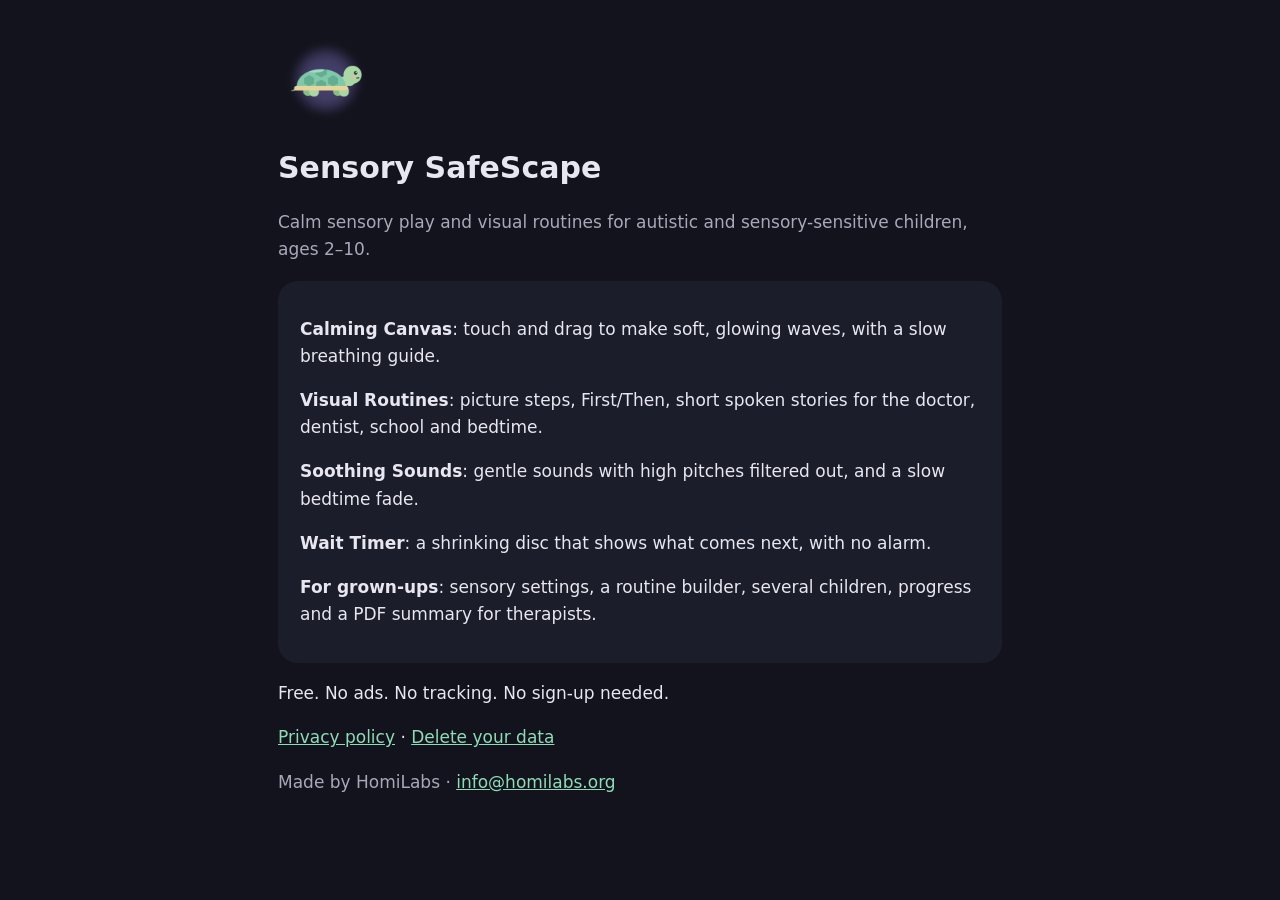
==== firebase/hosting/index.html @ def870fd "Fixes from device testing; hosting pages, store kit, screenshot tooling - Store: defer listener noti" ====
<!doctype html>
<html lang="en"><head><meta charset="utf-8"><meta name="viewport" content="width=device-width, initial-scale=1">
<title>Sensory SafeScape</title><link rel="stylesheet" href="style.css"><link rel="icon" href="icon.png"></head>
<body><main>
<img class="logo" src="icon.png" alt="Sammy the Turtle">
<h1>Sensory SafeScape</h1>
<p class="dim">Calm sensory play and visual routines for autistic and sensory-sensitive children, ages 2–10.</p>
<div class="card">
<p><b>Calming Canvas</b>: touch and drag to make soft, glowing waves, with a slow breathing guide.</p>
<p><b>Visual Routines</b>: picture steps, First/Then, short spoken stories for the doctor, dentist, school and bedtime.</p>
<p><b>Soothing Sounds</b>: gentle sounds with high pitches filtered out, and a slow bedtime fade.</p>
<p><b>Wait Timer</b>: a shrinking disc that shows what comes next, with no alarm.</p>
<p><b>For grown-ups</b>: sensory settings, a routine builder, several children, progress and a PDF summary for therapists.</p>
</div>
<p>Free. No ads. No tracking. No sign-up needed.</p>
<p><a href="/privacy">Privacy policy</a> · <a href="/delete-account">Delete your data</a></p>
<p class="dim">Made by HomiLabs · <a href="mailto:info@homilabs.org">info@homilabs.org</a></p>
</main></body></html>
---- firebase/hosting/style.css ----
:root { --bg:#12131C; --card:#1B1D2A; --text:#E8E6F0; --dim:#A9A7BA; --lav:#9D8DF1; --mint:#90DBB7; }
* { box-sizing:border-box; }
body { margin:0; background:var(--bg); color:var(--text); font:17px/1.6 system-ui, -apple-system, "Segoe UI", Roboto, sans-serif; }
main { max-width:760px; margin:0 auto; padding:32px 18px 64px; }
h1 { font-size:30px; margin:8px 0 4px; } h2 { color:var(--lav); font-size:21px; margin-top:32px; }
a { color:var(--mint); } .dim { color:var(--dim); }
.card { background:var(--card); border-radius:20px; padding:18px 22px; margin:16px 0; }
table { border-collapse:collapse; width:100%; } td, th { text-align:left; padding:8px; border-bottom:1px solid #262939; vertical-align:top; }
img.logo { width:96px; height:96px; border-radius:22px; }
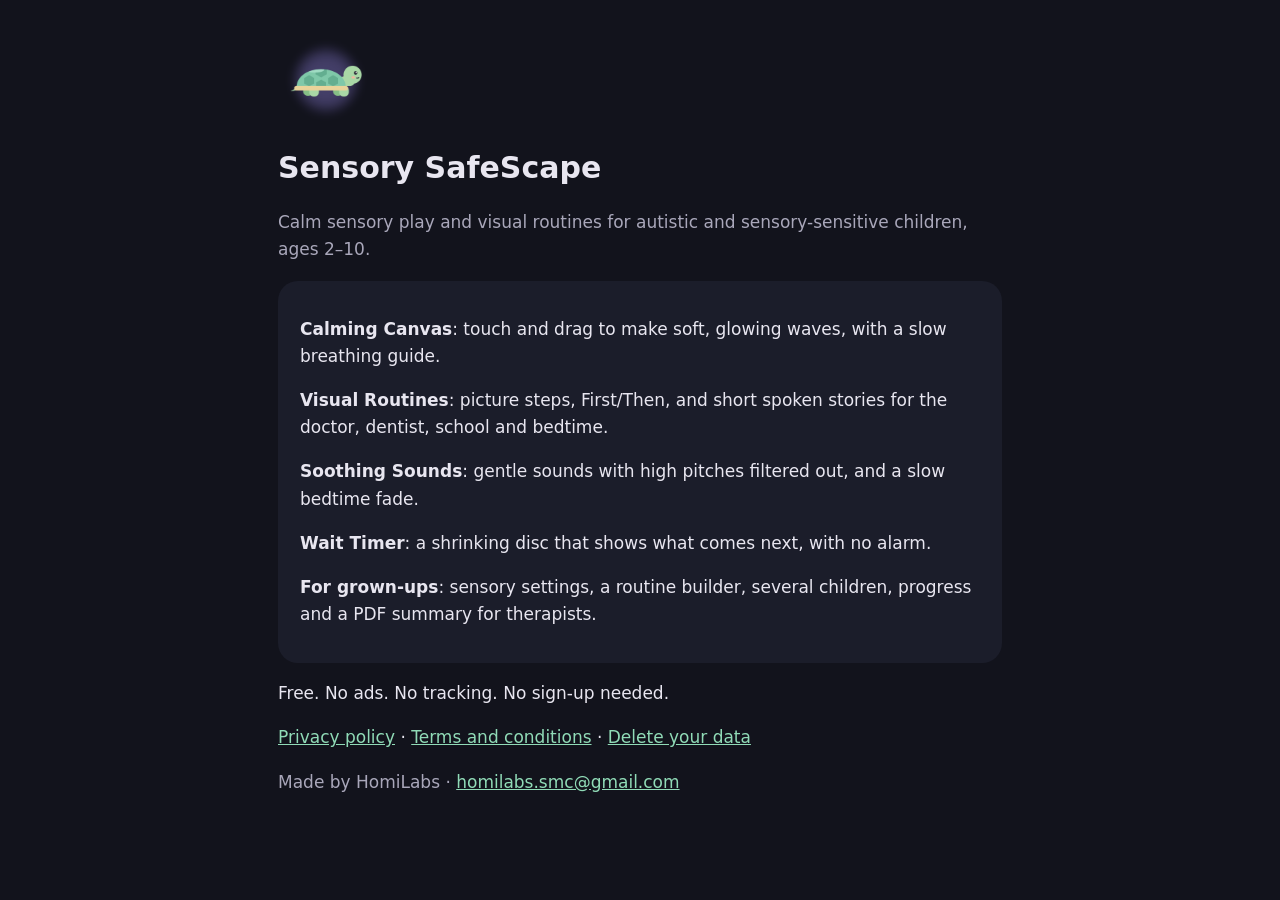
==== commit a25d56e1: "Website on safescape.homilabs.org, contact homilabs.smc@gmail.com, terms page, release package - Pri" ====
--- a/firebase/hosting/index.html
+++ b/firebase/hosting/index.html
@@ -1,18 +1,20 @@
 <!doctype html>
 <html lang="en"><head><meta charset="utf-8"><meta name="viewport" content="width=device-width, initial-scale=1">
-<title>Sensory SafeScape</title><link rel="stylesheet" href="style.css"><link rel="icon" href="icon.png"></head>
+<title>Sensory SafeScape</title>
+<meta name="description" content="Calm sensory play and visual routines for autistic and sensory-sensitive children, ages 2 to 10. Free, no ads, no tracking.">
+<link rel="stylesheet" href="style.css"><link rel="icon" href="icon.png"></head>
 <body><main>
 <img class="logo" src="icon.png" alt="Sammy the Turtle">
 <h1>Sensory SafeScape</h1>
 <p class="dim">Calm sensory play and visual routines for autistic and sensory-sensitive children, ages 2–10.</p>
 <div class="card">
 <p><b>Calming Canvas</b>: touch and drag to make soft, glowing waves, with a slow breathing guide.</p>
-<p><b>Visual Routines</b>: picture steps, First/Then, short spoken stories for the doctor, dentist, school and bedtime.</p>
+<p><b>Visual Routines</b>: picture steps, First/Then, and short spoken stories for the doctor, dentist, school and bedtime.</p>
 <p><b>Soothing Sounds</b>: gentle sounds with high pitches filtered out, and a slow bedtime fade.</p>
 <p><b>Wait Timer</b>: a shrinking disc that shows what comes next, with no alarm.</p>
 <p><b>For grown-ups</b>: sensory settings, a routine builder, several children, progress and a PDF summary for therapists.</p>
 </div>
 <p>Free. No ads. No tracking. No sign-up needed.</p>
-<p><a href="/privacy">Privacy policy</a> · <a href="/delete-account">Delete your data</a></p>
-<p class="dim">Made by HomiLabs · <a href="mailto:info@homilabs.org">info@homilabs.org</a></p>
+<p><a href="privacy.html">Privacy policy</a> · <a href="terms.html">Terms and conditions</a> · <a href="delete-account.html">Delete your data</a></p>
+<p class="dim">Made by HomiLabs · <a href="mailto:homilabs.smc@gmail.com">homilabs.smc@gmail.com</a></p>
 </main></body></html>
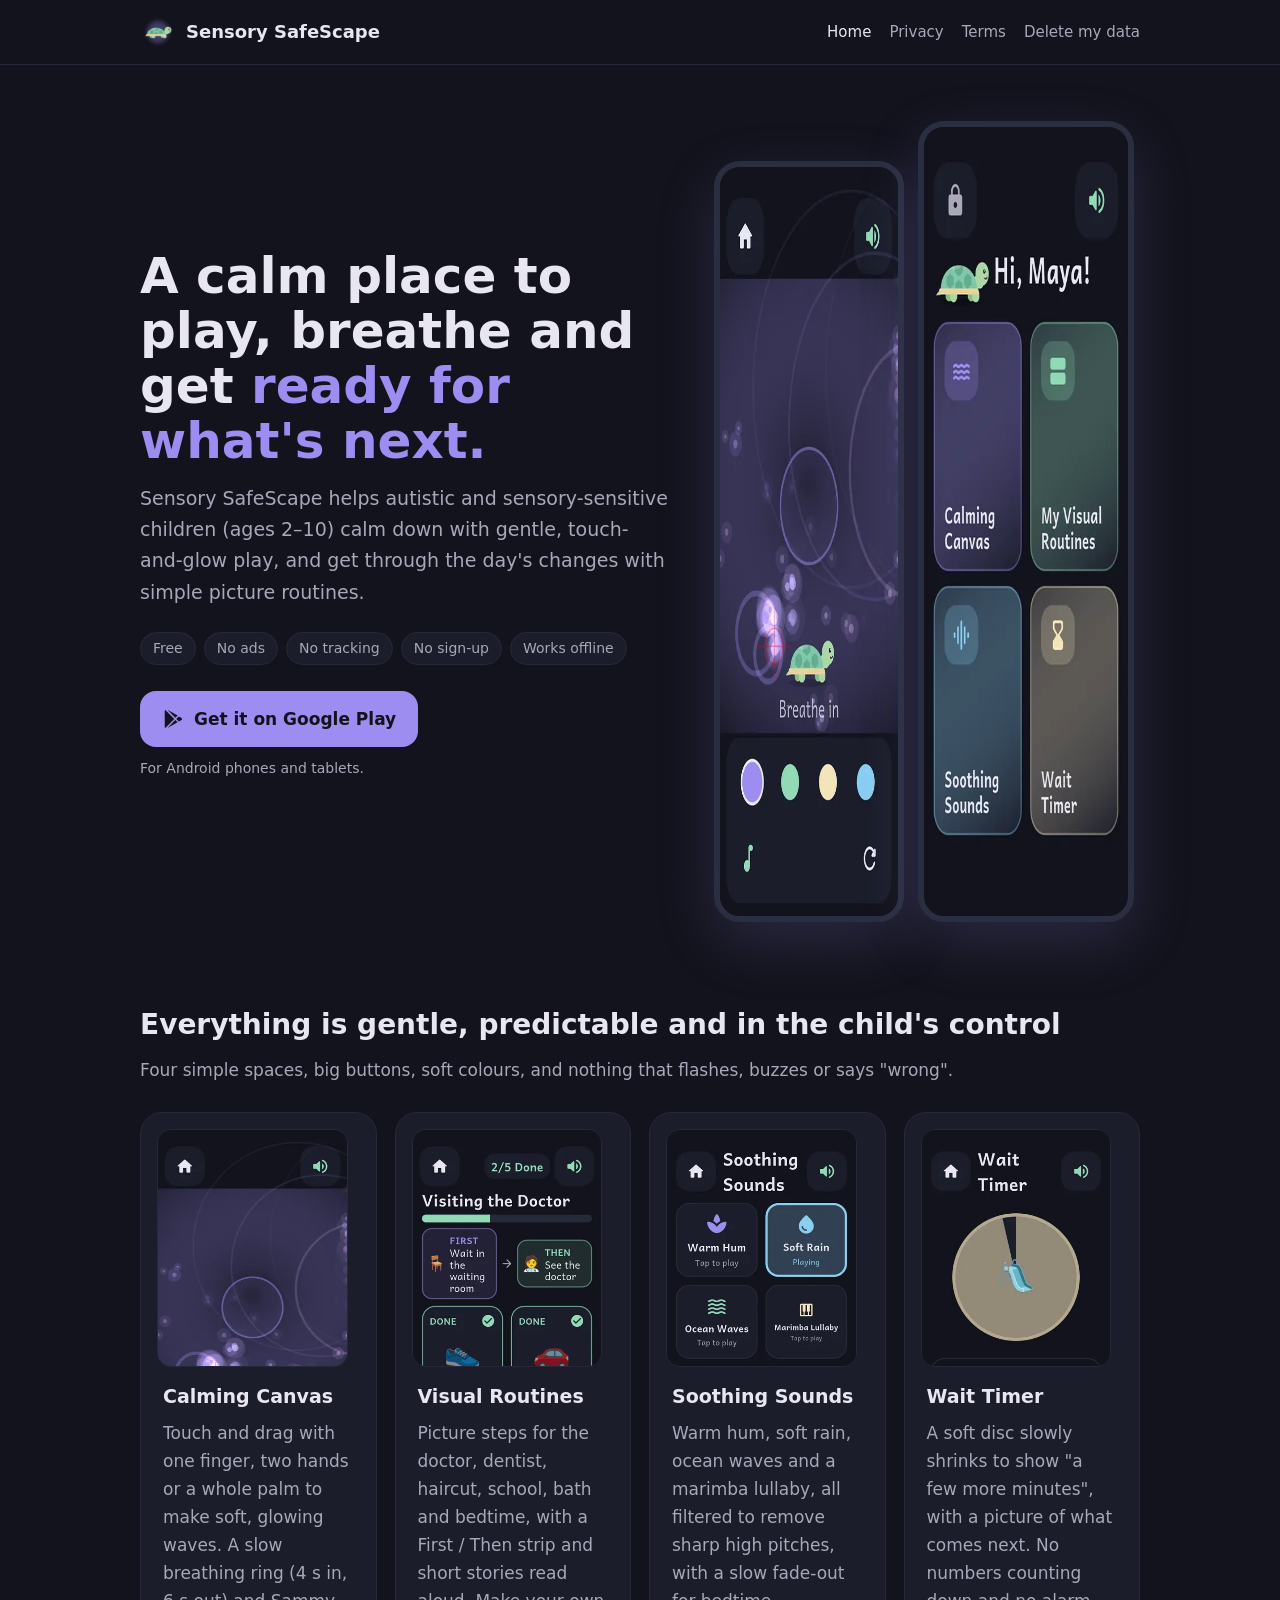
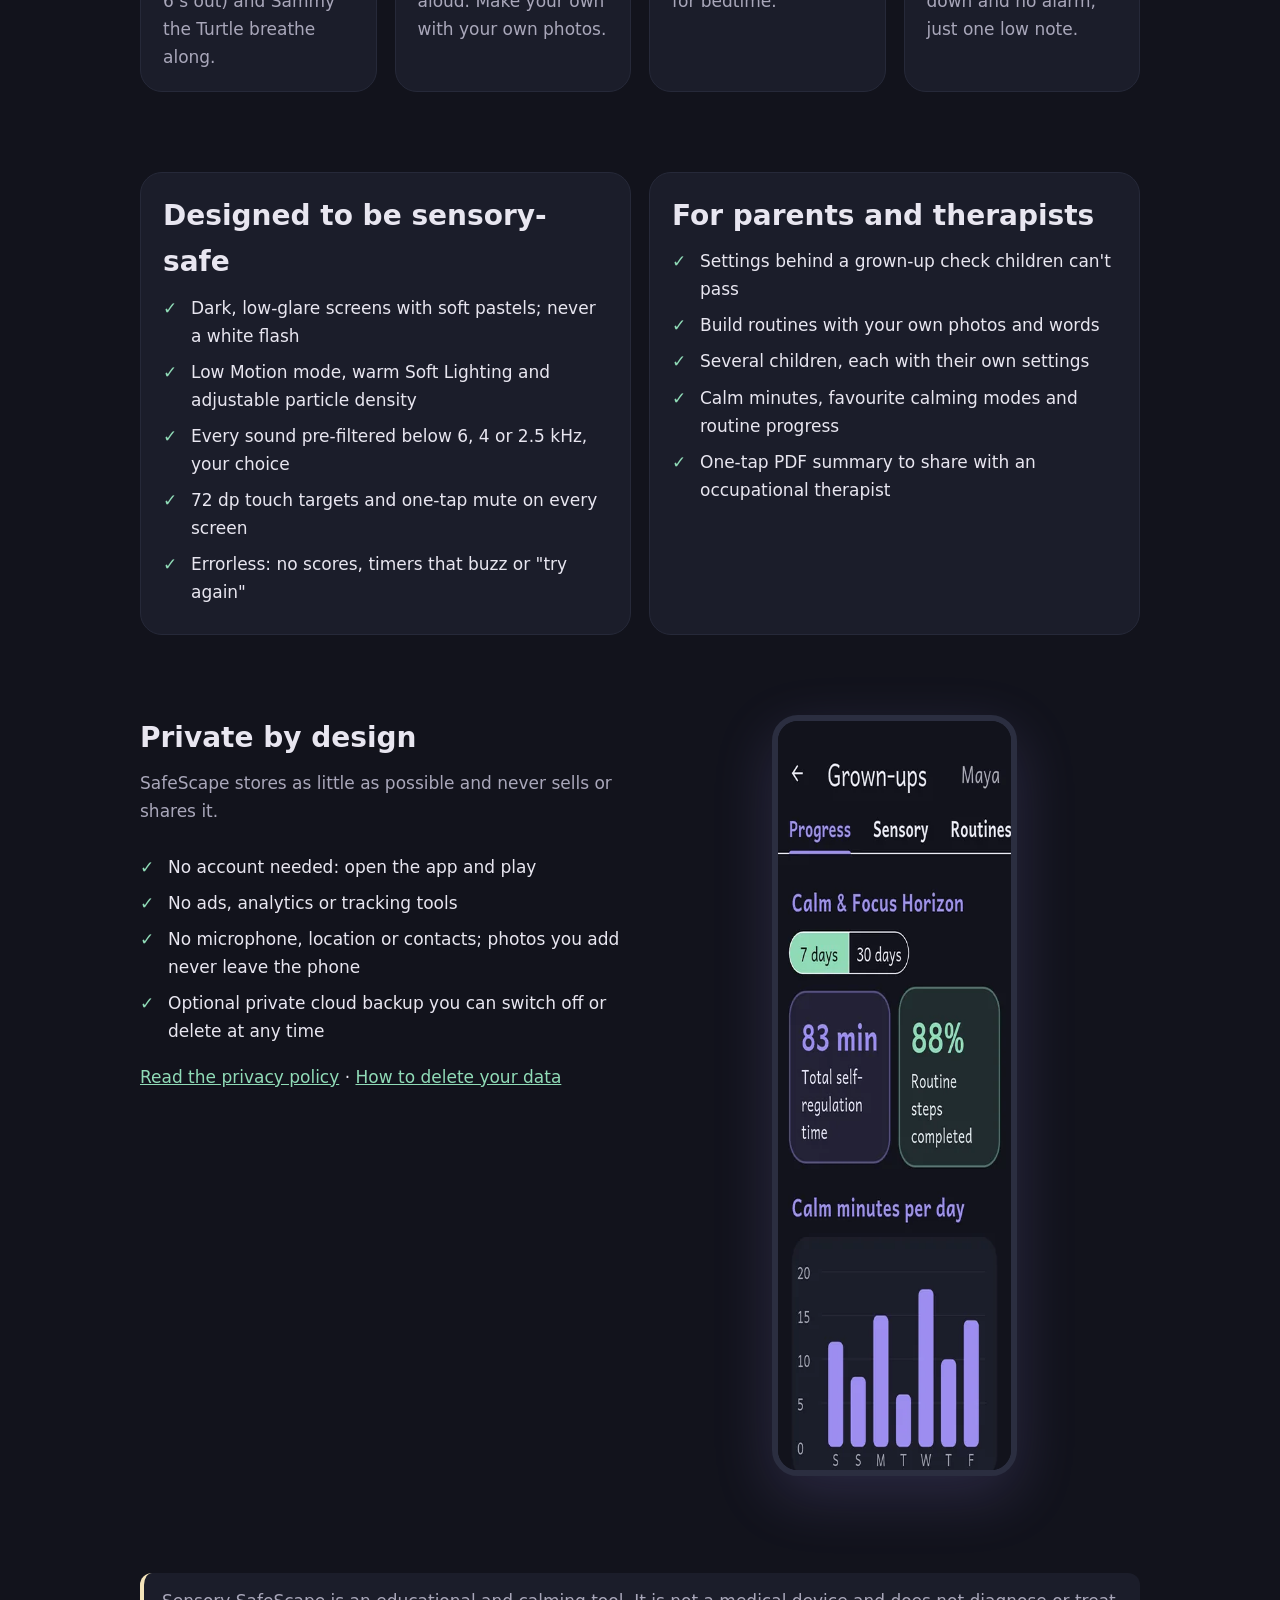
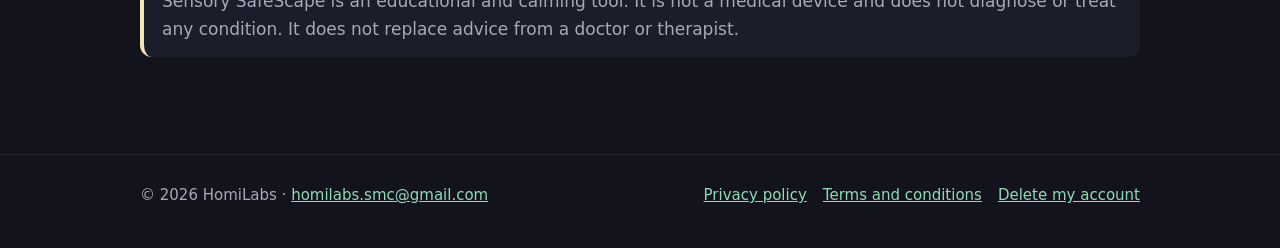
==== commit 55db468f: "Website: full landing page with screenshots, shared header/footer, legal pages refreshed scripts/mak" ====
--- a/firebase/hosting/index.html
+++ b/firebase/hosting/index.html
@@ -1,20 +1,107 @@
 <!doctype html>
-<html lang="en"><head><meta charset="utf-8"><meta name="viewport" content="width=device-width, initial-scale=1">
-<title>Sensory SafeScape</title>
-<meta name="description" content="Calm sensory play and visual routines for autistic and sensory-sensitive children, ages 2 to 10. Free, no ads, no tracking.">
-<link rel="stylesheet" href="style.css"><link rel="icon" href="icon.png"></head>
-<body><main>
-<img class="logo" src="icon.png" alt="Sammy the Turtle">
-<h1>Sensory SafeScape</h1>
-<p class="dim">Calm sensory play and visual routines for autistic and sensory-sensitive children, ages 2–10.</p>
-<div class="card">
-<p><b>Calming Canvas</b>: touch and drag to make soft, glowing waves, with a slow breathing guide.</p>
-<p><b>Visual Routines</b>: picture steps, First/Then, and short spoken stories for the doctor, dentist, school and bedtime.</p>
-<p><b>Soothing Sounds</b>: gentle sounds with high pitches filtered out, and a slow bedtime fade.</p>
-<p><b>Wait Timer</b>: a shrinking disc that shows what comes next, with no alarm.</p>
-<p><b>For grown-ups</b>: sensory settings, a routine builder, several children, progress and a PDF summary for therapists.</p>
+<html lang="en">
+<head>
+<meta charset="utf-8">
+<meta name="viewport" content="width=device-width, initial-scale=1">
+<title>Sensory SafeScape: calm sensory play and visual routines for kids</title>
+<meta name="description" content="Calm sensory play and picture routines for autistic and sensory-sensitive children aged 2 to 10. Free, no ads, no tracking, no sign-up.">
+<link rel="canonical" href="https://safescape.homilabs.org/">
+<meta property="og:title" content="Sensory SafeScape: calm sensory play and visual routines for kids">
+<meta property="og:description" content="Calm sensory play and picture routines for autistic and sensory-sensitive children aged 2 to 10. Free, no ads, no tracking, no sign-up.">
+<meta property="og:image" content="https://safescape.homilabs.org/images/social-card.jpg">
+<meta property="og:url" content="https://safescape.homilabs.org/">
+<meta name="theme-color" content="#12131C">
+<link rel="icon" href="icon.png">
+<link rel="stylesheet" href="style.css">
+</head>
+<body>
+<header class="site"><div class="wrap">
+  <a class="brand" href="index.html"><img src="icon.png" alt="">Sensory SafeScape</a>
+  <nav class="top" aria-label="Site"><a href="index.html" aria-current="page">Home</a><a href="privacy.html">Privacy</a><a href="terms.html">Terms</a><a href="delete-account.html">Delete my data</a></nav>
+</div></header>
+<main>
+<div class="wrap">
+  <section class="hero">
+    <div>
+      <h1>A calm place to play, breathe and get <span>ready for what's next.</span></h1>
+      <p class="lead">Sensory SafeScape helps autistic and sensory-sensitive children (ages 2–10) calm down with gentle, touch-and-glow play,
+        and get through the day's changes with simple picture routines.</p>
+      <ul class="badges"><li>Free</li><li>No ads</li><li>No tracking</li><li>No sign-up</li><li>Works offline</li></ul>
+      <a class="cta" href="https://play.google.com/store/apps/details?id=com.homilabs.safescape"><svg viewBox="0 0 24 24" aria-hidden="true"><path fill="currentColor" d="M3.6 2.2 13.4 12l-9.8 9.8c-.4-.2-.6-.6-.6-1.1V3.3c0-.5.2-.9.6-1.1Zm10.9 10.9 2.5 2.5-11 6.3 8.5-8.8Zm3.9-3.9 2.9 1.7c.8.5.8 1.7 0 2.2l-2.9 1.7-2.8-2.8 2.8-2.8ZM6 1.8l11 6.3-2.5 2.5L6 1.8Z"/></svg> Get it on Google Play</a>
+      <p class="note">For Android phones and tablets.</p>
+    </div>
+    <div class="phones">
+      <div class="phone small"><img src="images/canvas.webp" alt="Calming Canvas with a breathing ring and Sammy the Turtle" width="360" height="749"></div>
+      <div class="phone big"><img src="images/hub.webp" alt="The SafeScape home screen with four large cards" width="360" height="749"></div>
+    </div>
+  </section>
+
+  <section id="features">
+    <h2>Everything is gentle, predictable and in the child's control</h2>
+    <p class="sub">Four simple spaces, big buttons, soft colours, and nothing that flashes, buzzes or says "wrong".</p>
+    <div class="grid">
+      <div class="card"><img class="shot" src="images/canvas.webp" alt="" loading="lazy" width="360" height="749">
+        <h3>Calming Canvas</h3><p>Touch and drag with one finger, two hands or a whole palm to make soft, glowing waves. A slow breathing ring (4 s in, 6 s out) and Sammy the Turtle breathe along.</p></div>
+      <div class="card"><img class="shot" src="images/routine.webp" alt="" loading="lazy" width="360" height="749">
+        <h3>Visual Routines</h3><p>Picture steps for the doctor, dentist, haircut, school, bath and bedtime, with a First / Then strip and short stories read aloud. Make your own with your own photos.</p></div>
+      <div class="card"><img class="shot" src="images/sounds.webp" alt="" loading="lazy" width="360" height="749">
+        <h3>Soothing Sounds</h3><p>Warm hum, soft rain, ocean waves and a marimba lullaby, all filtered to remove sharp high pitches, with a slow fade-out for bedtime.</p></div>
+      <div class="card"><img class="shot" src="images/wait.webp" alt="" loading="lazy" width="360" height="749">
+        <h3>Wait Timer</h3><p>A soft disc slowly shrinks to show "a few more minutes", with a picture of what comes next. No numbers counting down and no alarm, just one low note.</p></div>
+    </div>
+  </section>
+
+  <section>
+    <div class="two">
+      <div class="card">
+        <h2>Designed to be sensory-safe</h2>
+        <ul class="ticks">
+          <li>Dark, low-glare screens with soft pastels; never a white flash</li>
+          <li>Low Motion mode, warm Soft Lighting and adjustable particle density</li>
+          <li>Every sound pre-filtered below 6, 4 or 2.5 kHz, your choice</li>
+          <li>72 dp touch targets and one-tap mute on every screen</li>
+          <li>Errorless: no scores, timers that buzz or "try again"</li>
+        </ul>
+      </div>
+      <div class="card">
+        <h2>For parents and therapists</h2>
+        <ul class="ticks">
+          <li>Settings behind a grown-up check children can't pass</li>
+          <li>Build routines with your own photos and words</li>
+          <li>Several children, each with their own settings</li>
+          <li>Calm minutes, favourite calming modes and routine progress</li>
+          <li>One-tap PDF summary to share with an occupational therapist</li>
+        </ul>
+      </div>
+    </div>
+  </section>
+
+  <section id="privacy">
+    <div class="two">
+      <div>
+        <h2>Private by design</h2>
+        <p class="sub">SafeScape stores as little as possible and never sells or shares it.</p>
+        <ul class="ticks">
+          <li>No account needed: open the app and play</li>
+          <li>No ads, analytics or tracking tools</li>
+          <li>No microphone, location or contacts; photos you add never leave the phone</li>
+          <li>Optional private cloud backup you can switch off or delete at any time</li>
+        </ul>
+        <p><a href="privacy.html">Read the privacy policy</a> · <a href="delete-account.html">How to delete your data</a></p>
+      </div>
+      <div class="phones"><div class="phone big"><img src="images/progress.webp" alt="Grown-ups area showing calm minutes per day" loading="lazy" width="360" height="749"></div></div>
+    </div>
+  </section>
+
+  <section>
+    <p class="disclaimer">Sensory SafeScape is an educational and calming tool. It is not a medical device and does not diagnose or treat any condition.
+      It does not replace advice from a doctor or therapist.</p>
+  </section>
 </div>
-<p>Free. No ads. No tracking. No sign-up needed.</p>
-<p><a href="privacy.html">Privacy policy</a> · <a href="terms.html">Terms and conditions</a> · <a href="delete-account.html">Delete your data</a></p>
-<p class="dim">Made by HomiLabs · <a href="mailto:homilabs.smc@gmail.com">homilabs.smc@gmail.com</a></p>
-</main></body></html>
+</main>
+<footer class="site"><div class="wrap">
+  <span>© 2026 HomiLabs · <a href="mailto:homilabs.smc@gmail.com">homilabs.smc@gmail.com</a></span>
+  <nav aria-label="Legal"><a href="privacy.html">Privacy policy</a><a href="terms.html">Terms and conditions</a><a href="delete-account.html">Delete my account</a></nav>
+</div></footer>
+</body>
+</html>
--- a/firebase/hosting/style.css
+++ b/firebase/hosting/style.css
@@ -1,9 +1,73 @@
-:root { --bg:#12131C; --card:#1B1D2A; --text:#E8E6F0; --dim:#A9A7BA; --lav:#9D8DF1; --mint:#90DBB7; }
-* { box-sizing:border-box; }
-body { margin:0; background:var(--bg); color:var(--text); font:17px/1.6 system-ui, -apple-system, "Segoe UI", Roboto, sans-serif; }
-main { max-width:760px; margin:0 auto; padding:32px 18px 64px; }
-h1 { font-size:30px; margin:8px 0 4px; } h2 { color:var(--lav); font-size:21px; margin-top:32px; }
-a { color:var(--mint); } .dim { color:var(--dim); }
-.card { background:var(--card); border-radius:20px; padding:18px 22px; margin:16px 0; }
-table { border-collapse:collapse; width:100%; } td, th { text-align:left; padding:8px; border-bottom:1px solid #262939; vertical-align:top; }
-img.logo { width:96px; height:96px; border-radius:22px; }
+:root {
+  --bg: #12131C; --card: #1B1D2A; --raise: #262939; --text: #E8E6F0; --dim: #A9A7BA;
+  --lav: #9D8DF1; --mint: #90DBB7; --sand: #F4E4BA; --blue: #89CFF0;
+}
+* { box-sizing: border-box; }
+html { scroll-behavior: smooth; }
+body { margin: 0; background: var(--bg); color: var(--text);
+  font: 17px/1.65 system-ui, -apple-system, "Segoe UI", Roboto, "Noto Sans", sans-serif; }
+a { color: var(--mint); }
+a:hover { color: var(--sand); }
+img { max-width: 100%; display: block; }
+.wrap { max-width: 1040px; margin: 0 auto; padding: 0 20px; }
+.narrow { max-width: 760px; }
+header.site { border-bottom: 1px solid var(--raise); }
+header.site .wrap { display: flex; align-items: center; gap: 12px; min-height: 64px; flex-wrap: wrap; }
+.brand { display: flex; align-items: center; gap: 10px; color: var(--text); text-decoration: none; font-weight: 700; font-size: 18px; }
+.brand img { width: 36px; height: 36px; border-radius: 10px; }
+nav.top { margin-left: auto; display: flex; gap: 18px; flex-wrap: wrap; font-size: 15px; }
+nav.top a { color: var(--dim); text-decoration: none; }
+nav.top a:hover, nav.top a[aria-current] { color: var(--text); }
+.hero { display: grid; grid-template-columns: 1.1fr .9fr; gap: 40px; align-items: center; padding: 56px 0 40px; }
+.hero h1 { font-size: clamp(34px, 5vw, 50px); line-height: 1.1; margin: 0 0 14px; }
+.hero h1 span { color: var(--lav); }
+.lead { font-size: 19px; color: var(--dim); margin: 0 0 24px; }
+.badges { display: flex; flex-wrap: wrap; gap: 8px; margin: 0 0 26px; padding: 0; list-style: none; }
+.badges li { background: var(--card); border: 1px solid var(--raise); border-radius: 999px; padding: 4px 12px; font-size: 14px; color: var(--dim); }
+.cta { display: inline-flex; align-items: center; gap: 10px; background: var(--lav); color: var(--bg); font-weight: 700;
+  text-decoration: none; padding: 14px 22px; border-radius: 16px; }
+.cta:hover { color: var(--bg); background: #b1a4f5; }
+.cta svg { width: 22px; height: 22px; }
+.note { font-size: 14px; color: var(--dim); margin-top: 10px; }
+.phones { display: flex; justify-content: center; gap: 14px; }
+.phone { border-radius: 26px; overflow: hidden; border: 6px solid #2b2e40; box-shadow: 0 20px 60px rgba(157,141,241,.18); background: var(--bg); }
+.phone.small { width: 44%; margin-top: 40px; } .phone.big { width: 50%; }
+section { padding: 40px 0; }
+section h2 { font-size: 28px; margin: 0 0 8px; }
+.sub { color: var(--dim); margin: 0 0 28px; }
+.grid { display: grid; grid-template-columns: repeat(4, 1fr); gap: 18px; }
+@media (max-width: 960px) { .grid { grid-template-columns: repeat(2, 1fr); } }
+@media (max-width: 540px) { .grid { grid-template-columns: 1fr; } }
+.card { background: var(--card); border: 1px solid var(--raise); border-radius: 22px; padding: 20px 22px; }
+.card h3 { margin: 6px 0 6px; font-size: 19px; }
+.card p { margin: 0; color: var(--dim); }
+.card .shot { border-radius: 14px; margin: -4px -6px 14px; border: 1px solid var(--raise); width: calc(100% + 12px);
+  height: auto; aspect-ratio: 4 / 5; object-fit: cover; object-position: top; }
+.dot { width: 12px; height: 12px; border-radius: 50%; display: inline-block; }
+.two { display: grid; grid-template-columns: 1fr 1fr; gap: 18px; }
+ul.ticks { list-style: none; padding: 0; margin: 0; }
+ul.ticks li { padding-left: 28px; position: relative; margin: 8px 0; }
+ul.ticks li::before { content: "✓"; position: absolute; left: 0; color: var(--mint); font-weight: 700; }
+.disclaimer { border-left: 4px solid var(--sand); background: var(--card); border-radius: 12px; padding: 14px 18px; color: var(--dim); }
+footer.site { border-top: 1px solid var(--raise); margin-top: 40px; padding: 28px 0 40px; color: var(--dim); font-size: 15px; }
+footer.site .wrap { display: flex; flex-wrap: wrap; gap: 10px 24px; align-items: center; }
+footer.site nav { display: flex; flex-wrap: wrap; gap: 16px; margin-left: auto; }
+/* Legal pages */
+.doc h1 { font-size: 34px; margin: 36px 0 4px; }
+.doc h2 { color: var(--lav); font-size: 21px; margin-top: 34px; }
+.doc .meta { color: var(--dim); font-size: 15px; }
+.doc table { border-collapse: collapse; width: 100%; font-size: 15px; }
+.doc th, .doc td { text-align: left; padding: 9px 10px; border-bottom: 1px solid var(--raise); vertical-align: top; }
+.doc th { color: var(--dim); font-weight: 600; }
+.table-scroll { overflow-x: auto; }
+.steps { counter-reset: s; list-style: none; padding: 0; }
+.steps li { counter-increment: s; padding-left: 44px; position: relative; margin: 12px 0; }
+.steps li::before { content: counter(s); position: absolute; left: 0; top: 0; width: 30px; height: 30px; border-radius: 50%;
+  background: var(--lav); color: var(--bg); font-weight: 700; display: grid; place-items: center; }
+code { background: var(--raise); padding: 1px 6px; border-radius: 6px; font-size: .92em; }
+@media (max-width: 760px) {
+  .hero { grid-template-columns: 1fr; padding-top: 32px; gap: 28px; }
+  .two { grid-template-columns: 1fr; }
+  nav.top { margin-left: 0; width: 100%; padding-bottom: 10px; }
+  footer.site nav { margin-left: 0; }
+}
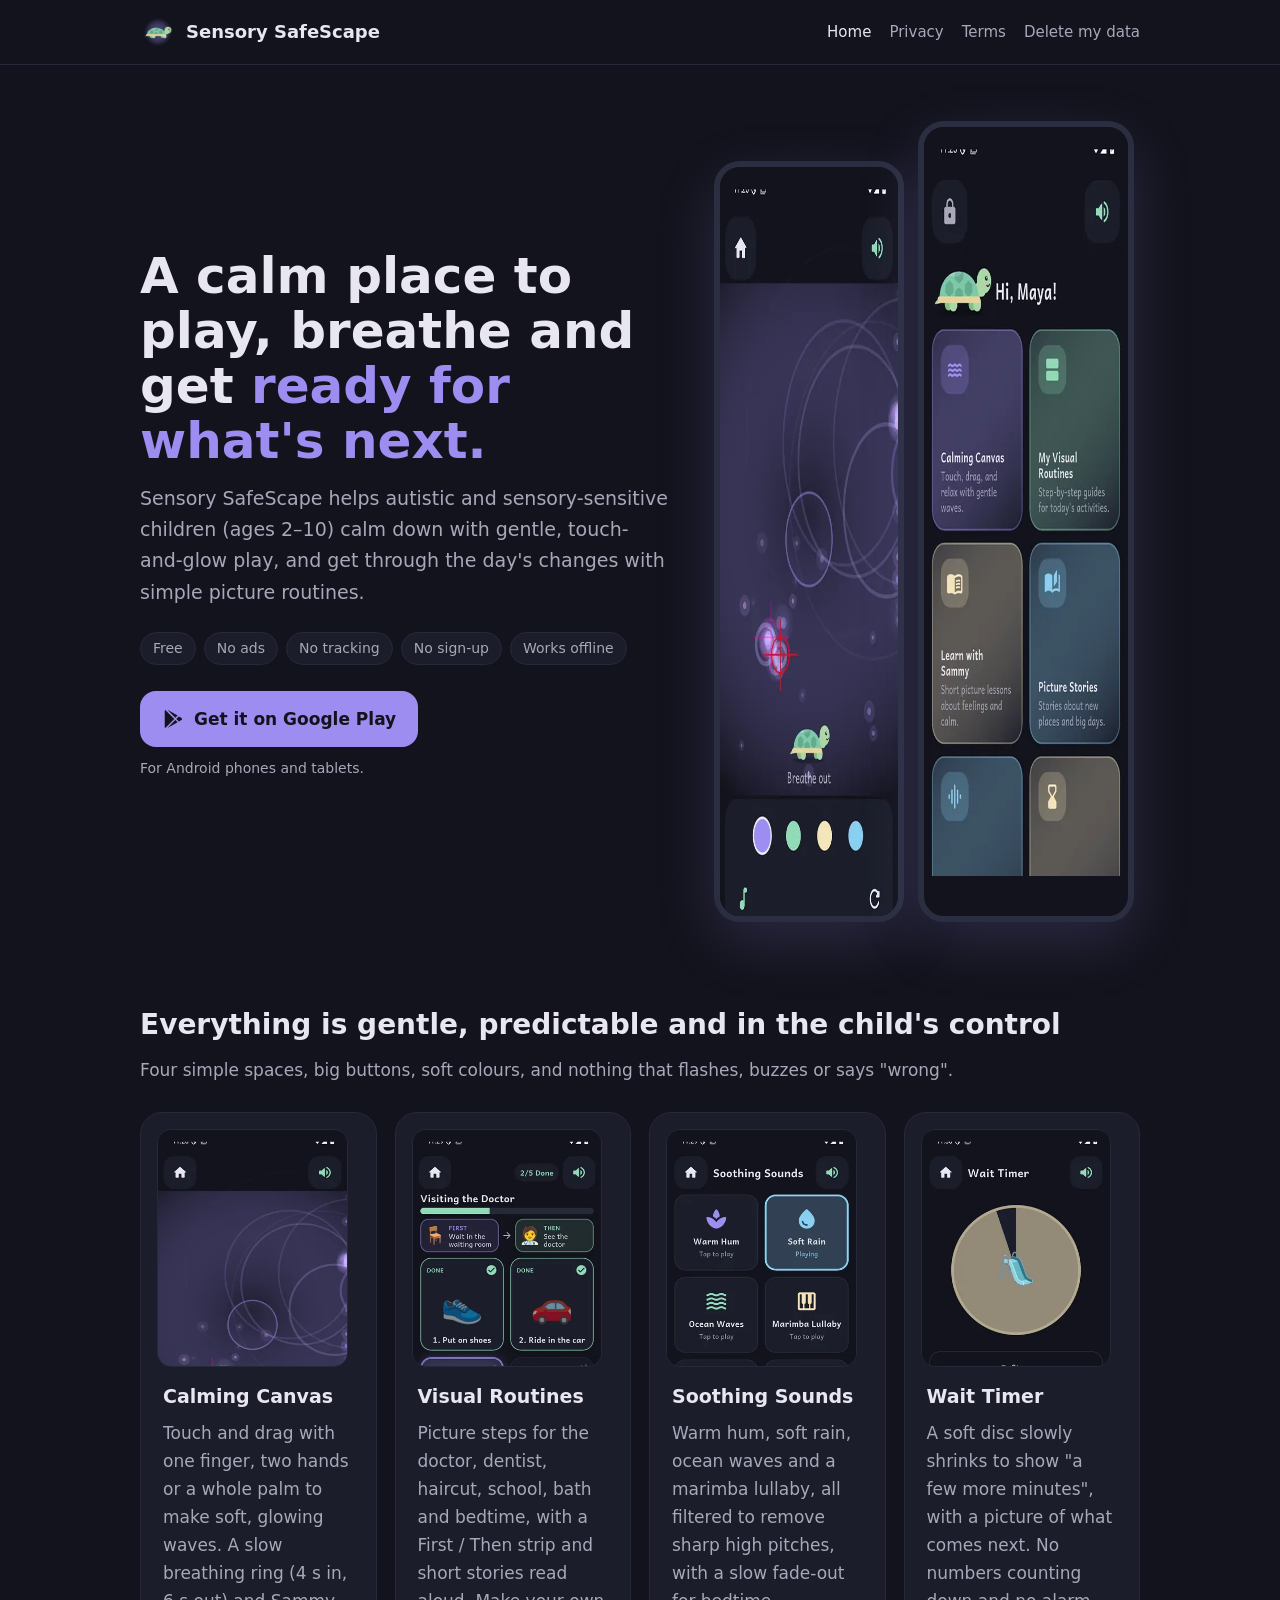
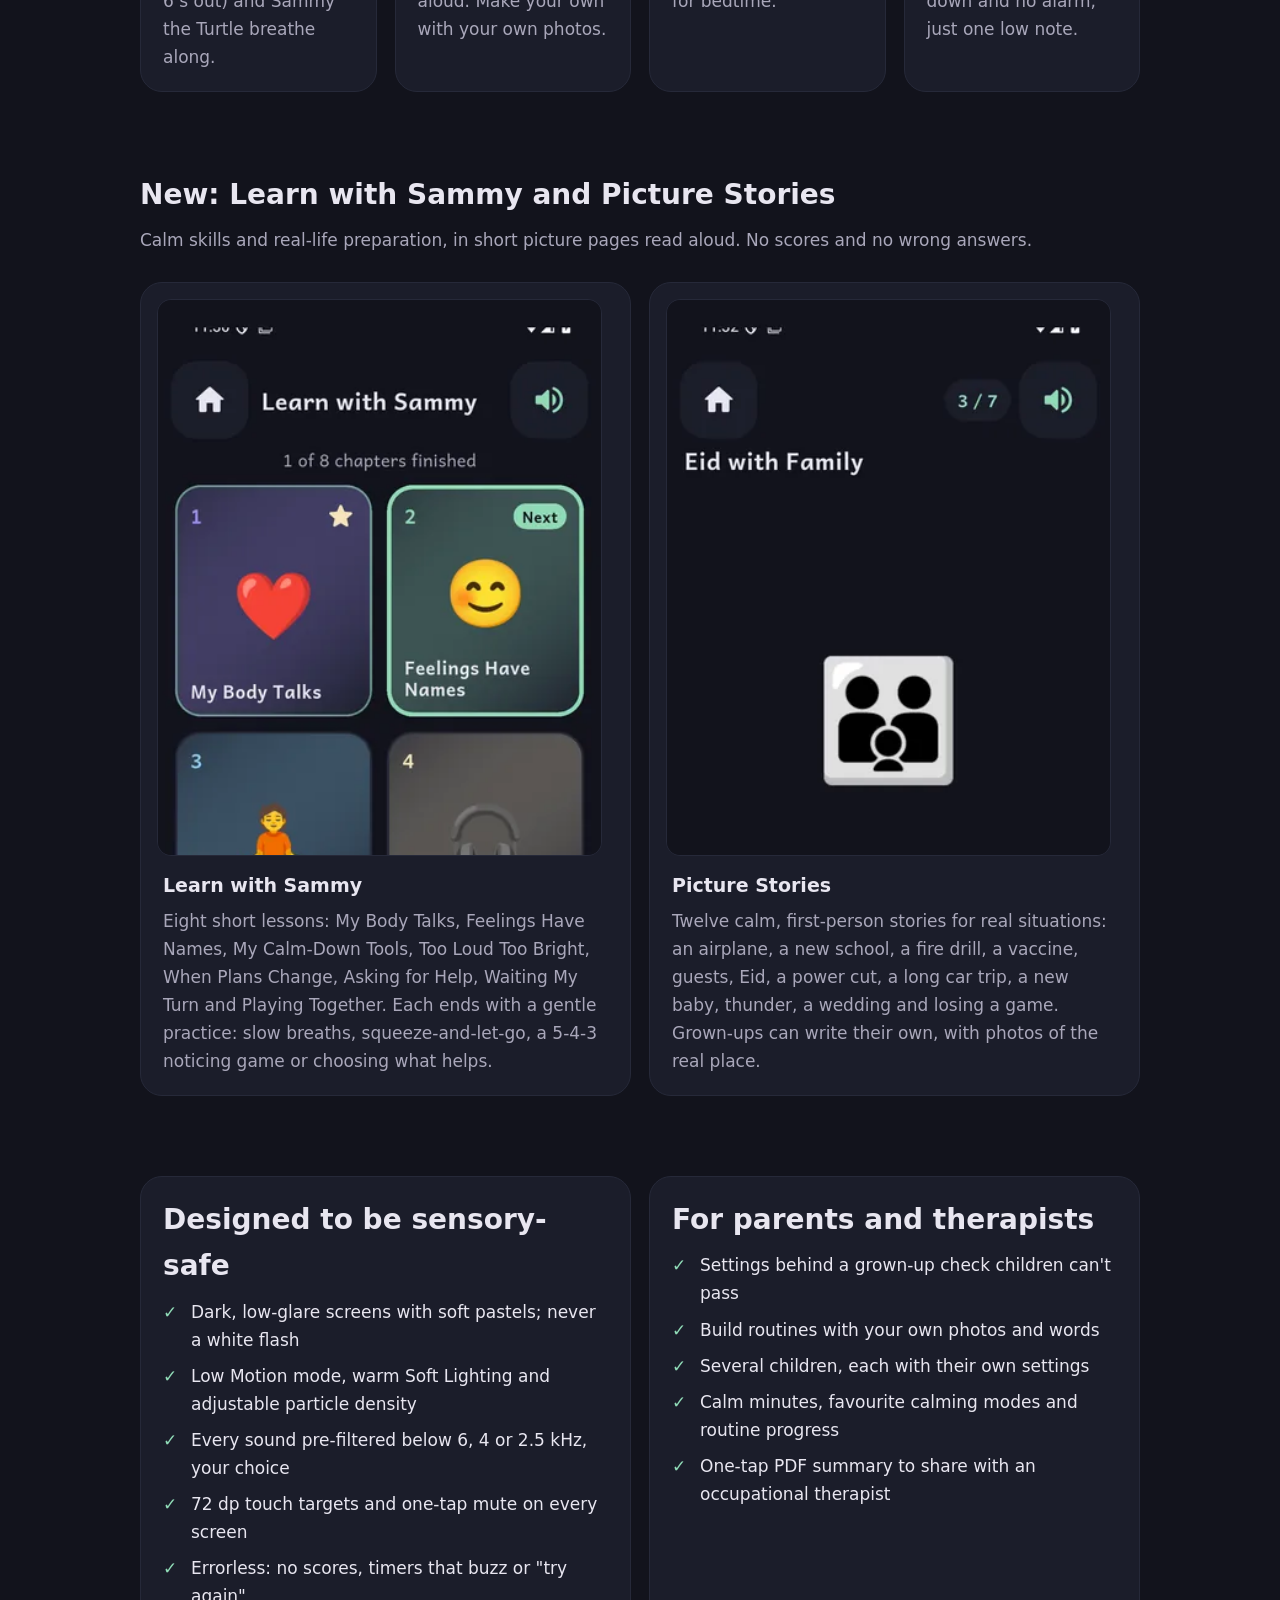
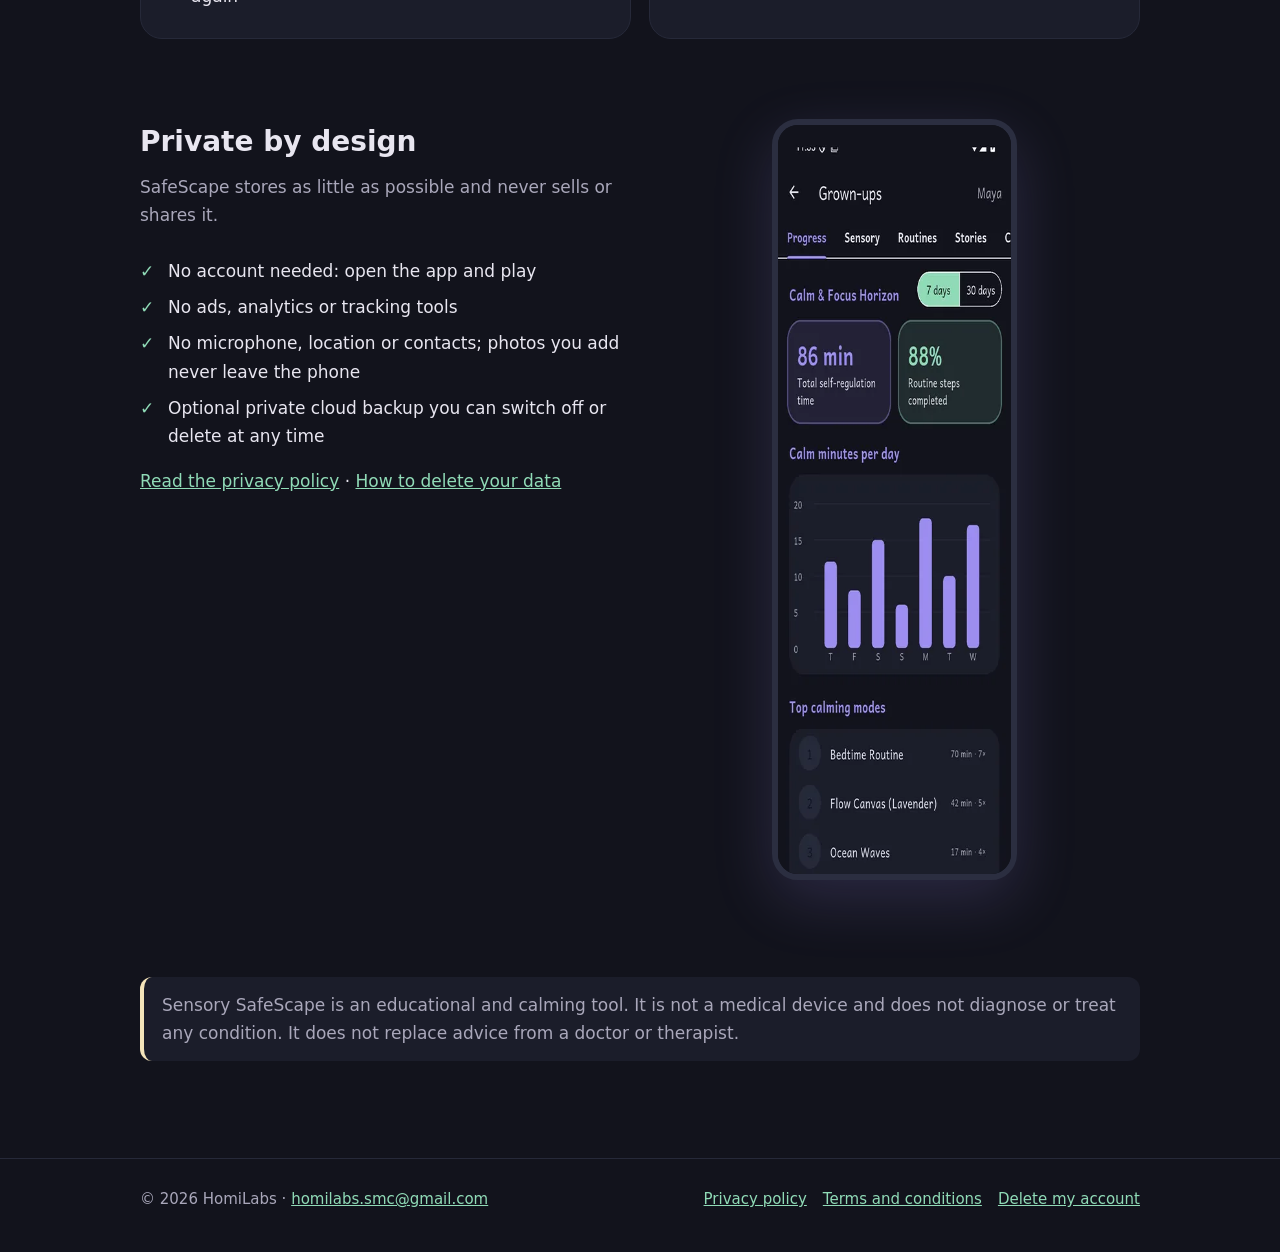
==== commit f25b1448: "v1.2 screenshots (emulator, 15), captioned Play set with lessons + stories, website images and Learn" ====
--- a/firebase/hosting/index.html
+++ b/firebase/hosting/index.html
@@ -48,6 +48,17 @@
         <h3>Soothing Sounds</h3><p>Warm hum, soft rain, ocean waves and a marimba lullaby, all filtered to remove sharp high pitches, with a slow fade-out for bedtime.</p></div>
       <div class="card"><img class="shot" src="images/wait.webp" alt="" loading="lazy" width="360" height="749">
         <h3>Wait Timer</h3><p>A soft disc slowly shrinks to show "a few more minutes", with a picture of what comes next. No numbers counting down and no alarm, just one low note.</p></div>
+    </div>
+  </section>
+
+  <section id="learn">
+    <h2>New: Learn with Sammy and Picture Stories</h2>
+    <p class="sub">Calm skills and real-life preparation, in short picture pages read aloud. No scores and no wrong answers.</p>
+    <div class="two">
+      <div class="card"><img class="shot" src="images/lessons.webp" alt="" loading="lazy" width="360" height="749">
+        <h3>Learn with Sammy</h3><p>Eight short lessons: My Body Talks, Feelings Have Names, My Calm-Down Tools, Too Loud Too Bright, When Plans Change, Asking for Help, Waiting My Turn and Playing Together. Each ends with a gentle practice: slow breaths, squeeze-and-let-go, a 5-4-3 noticing game or choosing what helps.</p></div>
+      <div class="card"><img class="shot" src="images/story.webp" alt="" loading="lazy" width="360" height="749">
+        <h3>Picture Stories</h3><p>Twelve calm, first-person stories for real situations: an airplane, a new school, a fire drill, a vaccine, guests, Eid, a power cut, a long car trip, a new baby, thunder, a wedding and losing a game. Grown-ups can write their own, with photos of the real place.</p></div>
     </div>
   </section>
 
